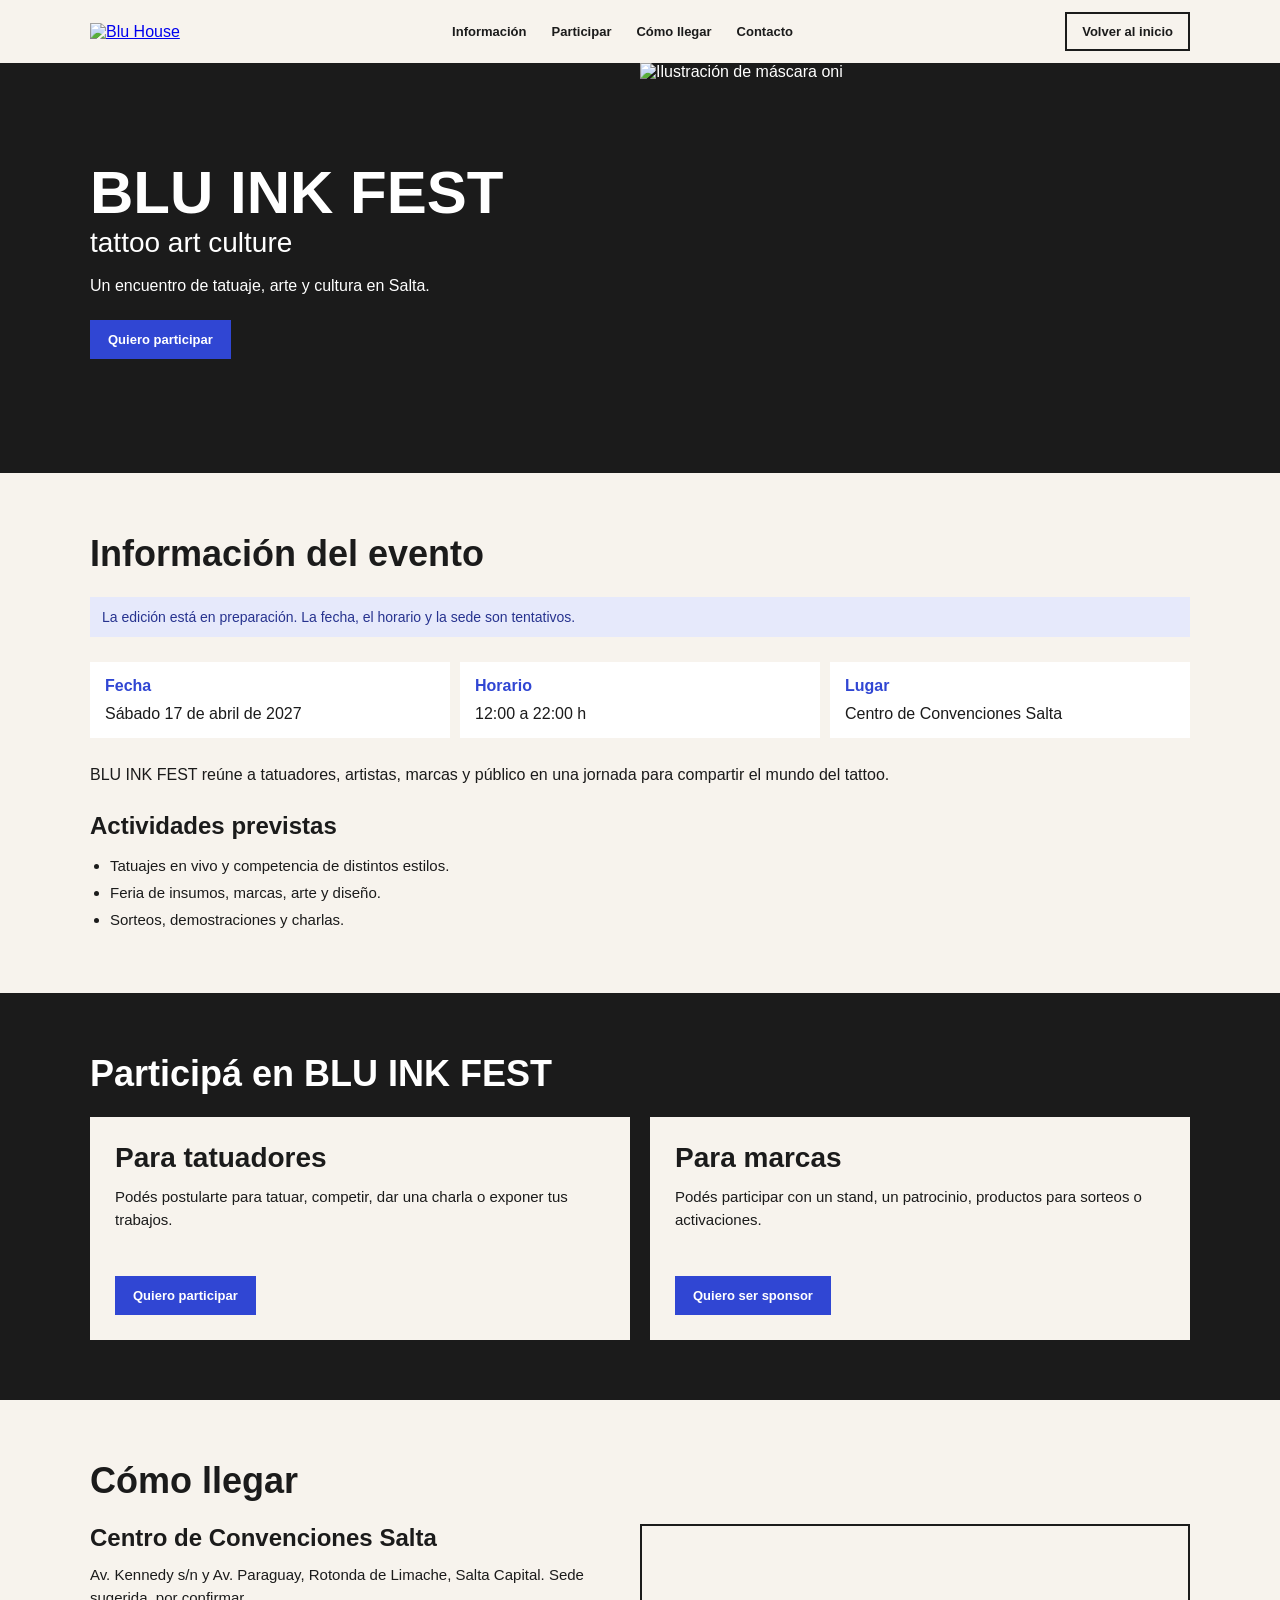
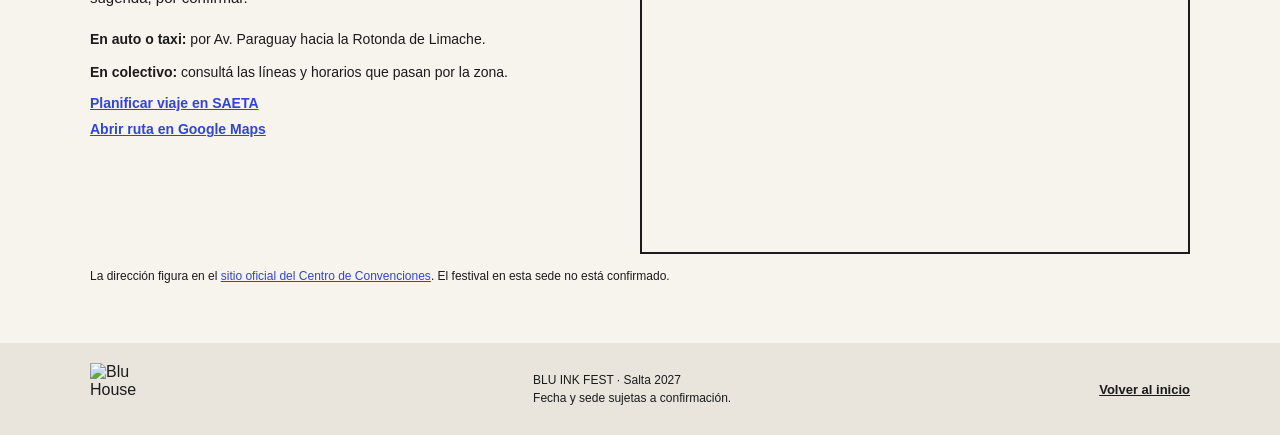
==== evento.html @ 6c73390f "Primera version" ====
<!DOCTYPE html>
<html lang="es-AR">
<head>
  <meta charset="UTF-8">
  <title>BLU INK FEST Salta 2027</title>
  <meta name="description" content="Información, ubicación e inscripción de BLU INK FEST Salta.">
  <link rel="icon" href="assets/logo-blu-house.svg" type="image/svg+xml">
  <link rel="stylesheet" href="evento.css">
</head>
<body class="pagina">
  <header class="barra-navegacion">
    <div class="contenedor barra-contenido">
      <a href="index.html"><img class="logo-imagen" src="assets/logo-blu-house.svg" alt="Blu House"></a>
      <nav class="menu" aria-label="Menú del evento">
        <a class="menu-enlace" href="#informacion">Información</a>
        <a class="menu-enlace" href="#participar">Participar</a>
        <a class="menu-enlace" href="#ubicacion">Cómo llegar</a>
        <a class="menu-enlace" href="#contacto">Contacto</a>
      </nav>
      <a class="boton-cabecera" href="index.html">Volver al inicio</a>
    </div>
  </header>

  <main>
    <section class="hero-evento">
      <div class="contenedor hero-contenido">
        <div class="hero-texto">
          <h1 class="hero-titulo">BLU INK FEST</h1>
          <p class="hero-subtitulo">tattoo art culture</p>
          <p class="hero-descripcion">Un encuentro de tatuaje, arte y cultura en Salta.</p>
          <a class="boton-azul" href="#participar">Quiero participar</a>
        </div>
        <img class="hero-imagen" src="assets/oni-art.png" alt="Ilustración de máscara oni">
      </div>
    </section>

    <section class="seccion-clara" id="informacion">
      <div class="contenedor">
        <h2 class="titulo-seccion">Información del evento</h2>
        <p class="aviso">La edición está en preparación. La fecha, el horario y la sede son tentativos.</p>
        <div class="fila-datos">
          <div class="dato"><h3 class="dato-titulo">Fecha</h3><p class="dato-texto">Sábado 17 de abril de 2027</p></div>
          <div class="dato"><h3 class="dato-titulo">Horario</h3><p class="dato-texto">12:00 a 22:00 h</p></div>
          <div class="dato"><h3 class="dato-titulo">Lugar</h3><p class="dato-texto">Centro de Convenciones Salta</p></div>
        </div>
        <p class="descripcion">BLU INK FEST reúne a tatuadores, artistas, marcas y público en una jornada para compartir el mundo del tattoo.</p>
        <h3 class="subtitulo">Actividades previstas</h3>
        <ul class="lista-actividades">
          <li>Tatuajes en vivo y competencia de distintos estilos.</li>
          <li>Feria de insumos, marcas, arte y diseño.</li>
          <li>Sorteos, demostraciones y charlas.</li>
        </ul>
      </div>
    </section>

    <section class="seccion-oscura" id="participar">
      <div class="contenedor">
        <h2 class="titulo-seccion">Participá en BLU INK FEST</h2>
        <div class="fila-tarjetas">
          <div class="tarjeta">
            <h3 class="tarjeta-titulo">Para tatuadores</h3>
            <p class="tarjeta-texto">Podés postularte para tatuar, competir, dar una charla o exponer tus trabajos.</p>
            <a class="boton-azul" href="https://wa.me/5493872201208?text=Hola%2C%20soy%20tatuador%2Fa%20y%20quiero%20participar%20en%20BLU%20INK%20FEST%20Salta" target="_blank" rel="noopener noreferrer">Quiero participar</a>
          </div>
          <div class="tarjeta">
            <h3 class="tarjeta-titulo">Para marcas</h3>
            <p class="tarjeta-texto">Podés participar con un stand, un patrocinio, productos para sorteos o activaciones.</p>
            <a class="boton-azul" href="https://wa.me/5493872201208?text=Hola%2C%20represento%20una%20marca%20y%20quiero%20participar%20en%20BLU%20INK%20FEST%20Salta" target="_blank" rel="noopener noreferrer">Quiero ser sponsor</a>
          </div>
        </div>
      </div>
    </section>

    <section class="seccion-clara" id="ubicacion">
      <div class="contenedor">
        <h2 class="titulo-seccion">Cómo llegar</h2>
        <div class="fila-ubicacion">
          <div class="texto-ubicacion">
            <h3 class="subtitulo">Centro de Convenciones Salta</h3>
            <p class="direccion">Av. Kennedy s/n y Av. Paraguay, Rotonda de Limache, Salta Capital. Sede sugerida, por confirmar.</p>
            <p class="indicacion"><strong>En auto o taxi:</strong> por Av. Paraguay hacia la Rotonda de Limache.</p>
            <p class="indicacion"><strong>En colectivo:</strong> consultá las líneas y horarios que pasan por la zona.</p>
            <a class="enlace" href="https://saetasalta.com.ar/saetaw/transit" target="_blank" rel="noopener noreferrer">Planificar viaje en SAETA</a>
            <a class="enlace" href="https://www.google.com/maps/search/?api=1&amp;query=Centro+de+Convenciones+Salta%2C+Av.+Kennedy+y+Av.+Paraguay%2C+Salta" target="_blank" rel="noopener noreferrer">Abrir ruta en Google Maps</a>
          </div>
          <iframe class="mapa" title="Mapa del Centro de Convenciones Salta" src="https://maps.google.com/maps?q=Centro%20de%20Convenciones%20Salta%2C%20Av.%20Kennedy%20y%20Av.%20Paraguay%2C%20Salta&amp;z=14&amp;output=embed" loading="lazy" allowfullscreen></iframe>
        </div>
        <p class="nota">La dirección figura en el <a class="enlace-fuente" href="https://centrodeconvenciones.salta.gob.ar/" target="_blank" rel="noopener noreferrer">sitio oficial del Centro de Convenciones</a>. El festival en esta sede no está confirmado.</p>
      </div>
    </section>

  </main>

  <footer class="pie-pagina">
    <div class="contenedor pie-contenido">
      <img class="logo-pie" src="assets/logo-blu-house.svg" alt="Blu House">
      <p class="texto-pie">BLU INK FEST · Salta 2027<br>Fecha y sede sujetas a confirmación.</p>
      <a class="enlace-pie" href="index.html">Volver al inicio</a>
    </div>
  </footer>

  <script>
    document.getElementById('contact-form').addEventListener('submit', function (event) {
      event.preventDefault();
      var nombre = document.getElementById('nombre').value;
      var correo = document.getElementById('correo').value;
      var mensaje = document.getElementById('mensaje').value;
      var texto = 'Hola, soy ' + nombre + ' (' + correo + '). Consulta sobre BLU INK FEST: ' + mensaje;
      window.location.href = 'https://wa.me/5493872201208?text=' + encodeURIComponent(texto);
    });
  </script>
</body>
</html>
---- evento.css ----
.pagina {
  min-width: 1200px;
  margin: 0;
  font-family: Arial, sans-serif;
  background-color: #f7f3ed;
  color: #1b1b1b;
}

.contenedor {
  width: 1100px;
  margin: 0 auto;
}

.barra-navegacion {
  padding: 12px 0;
  background-color: #f7f3ed;
}

.barra-contenido {
  display: flex;
  align-items: center;
  justify-content: space-between;
}

.logo-imagen {
  width: 90px;
  height: 62px;
}

.menu {
  display: flex;
  gap: 25px;
}

.menu-enlace {
  color: #1b1b1b;
  font-size: 13px;
  font-weight: bold;
  text-decoration: none;
}

.boton-cabecera {
  padding: 10px 15px;
  border: 2px solid #1b1b1b;
  color: #1b1b1b;
  font-size: 13px;
  font-weight: bold;
  text-decoration: none;
}

.boton-azul {
  display: inline-block;
  padding: 12px 18px;
  border: 0;
  background-color: #3046d3;
  color: #ffffff;
  font-size: 13px;
  font-weight: bold;
  text-decoration: none;
  cursor: pointer;
}

.hero-evento {
  background-color: #1b1b1b;
  color: #ffffff;
}

.hero-contenido {
  display: flex;
  height: 410px;
}

.hero-texto {
  width: 550px;
  padding-top: 95px;
}

.hero-titulo {
  margin: 0;
  font-size: 60px;
}

.hero-subtitulo {
  margin: 0 0 18px;
  font-size: 28px;
}

.hero-descripcion {
  margin: 0 0 25px;
  font-size: 16px;
}

.hero-imagen {
  width: 550px;
  height: 410px;
  object-fit: cover;
}

.seccion-clara {
  padding: 60px 0;
  background-color: #f7f3ed;
}

.seccion-oscura {
  padding: 60px 0;
  background-color: #1b1b1b;
  color: #ffffff;
}

.titulo-seccion {
  margin: 0 0 22px;
  font-size: 36px;
}

.aviso {
  padding: 12px;
  background-color: #e6e9fb;
  color: #27338f;
  font-size: 14px;
}

.fila-datos {
  display: flex;
  gap: 10px;
  margin: 25px 0;
}

.dato {
  width: 360px;
  padding: 15px;
  box-sizing: border-box;
  background-color: #ffffff;
}

.dato-titulo {
  margin: 0 0 10px;
  color: #3046d3;
  font-size: 16px;
}

.dato-texto {
  margin: 0;
  font-size: 16px;
}

.descripcion {
  margin: 0 0 25px;
  font-size: 16px;
  line-height: 1.5;
}

.subtitulo {
  margin: 0 0 12px;
  font-size: 24px;
}

.lista-actividades {
  margin: 0;
  padding-left: 20px;
  font-size: 15px;
  line-height: 1.8;
}

.fila-tarjetas {
  display: flex;
  gap: 20px;
}

.tarjeta {
  width: 540px;
  padding: 25px;
  box-sizing: border-box;
  background-color: #f7f3ed;
  color: #1b1b1b;
}

.tarjeta-titulo {
  margin: 0 0 12px;
  font-size: 28px;
}

.tarjeta-texto {
  height: 70px;
  margin: 0 0 20px;
  font-size: 15px;
  line-height: 1.5;
}

.fila-ubicacion {
  display: flex;
  gap: 30px;
}

.texto-ubicacion {
  width: 520px;
}

.direccion {
  margin: 0 0 20px;
  font-size: 15px;
  line-height: 1.5;
}

.indicacion {
  margin: 0 0 12px;
  font-size: 14px;
  line-height: 1.5;
}

.enlace {
  display: block;
  margin: 0 0 10px;
  color: #3046d3;
  font-size: 14px;
  font-weight: bold;
}

.mapa {
  width: 550px;
  height: 330px;
  border: 2px solid #1b1b1b;
  box-sizing: border-box;
}

.nota {
  margin: 15px 0 0;
  font-size: 12px;
}

.enlace-fuente {
  color: #3046d3;
}

.pie-pagina {
  padding: 20px 0;
  background-color: #e9e4dc;
}

.pie-contenido {
  display: flex;
  align-items: center;
  justify-content: space-between;
}

.logo-pie {
  width: 75px;
  height: 52px;
}

.texto-pie {
  margin: 0;
  font-size: 12px;
  line-height: 1.5;
}

.enlace-pie {
  color: #1b1b1b;
  font-size: 13px;
  font-weight: bold;
}
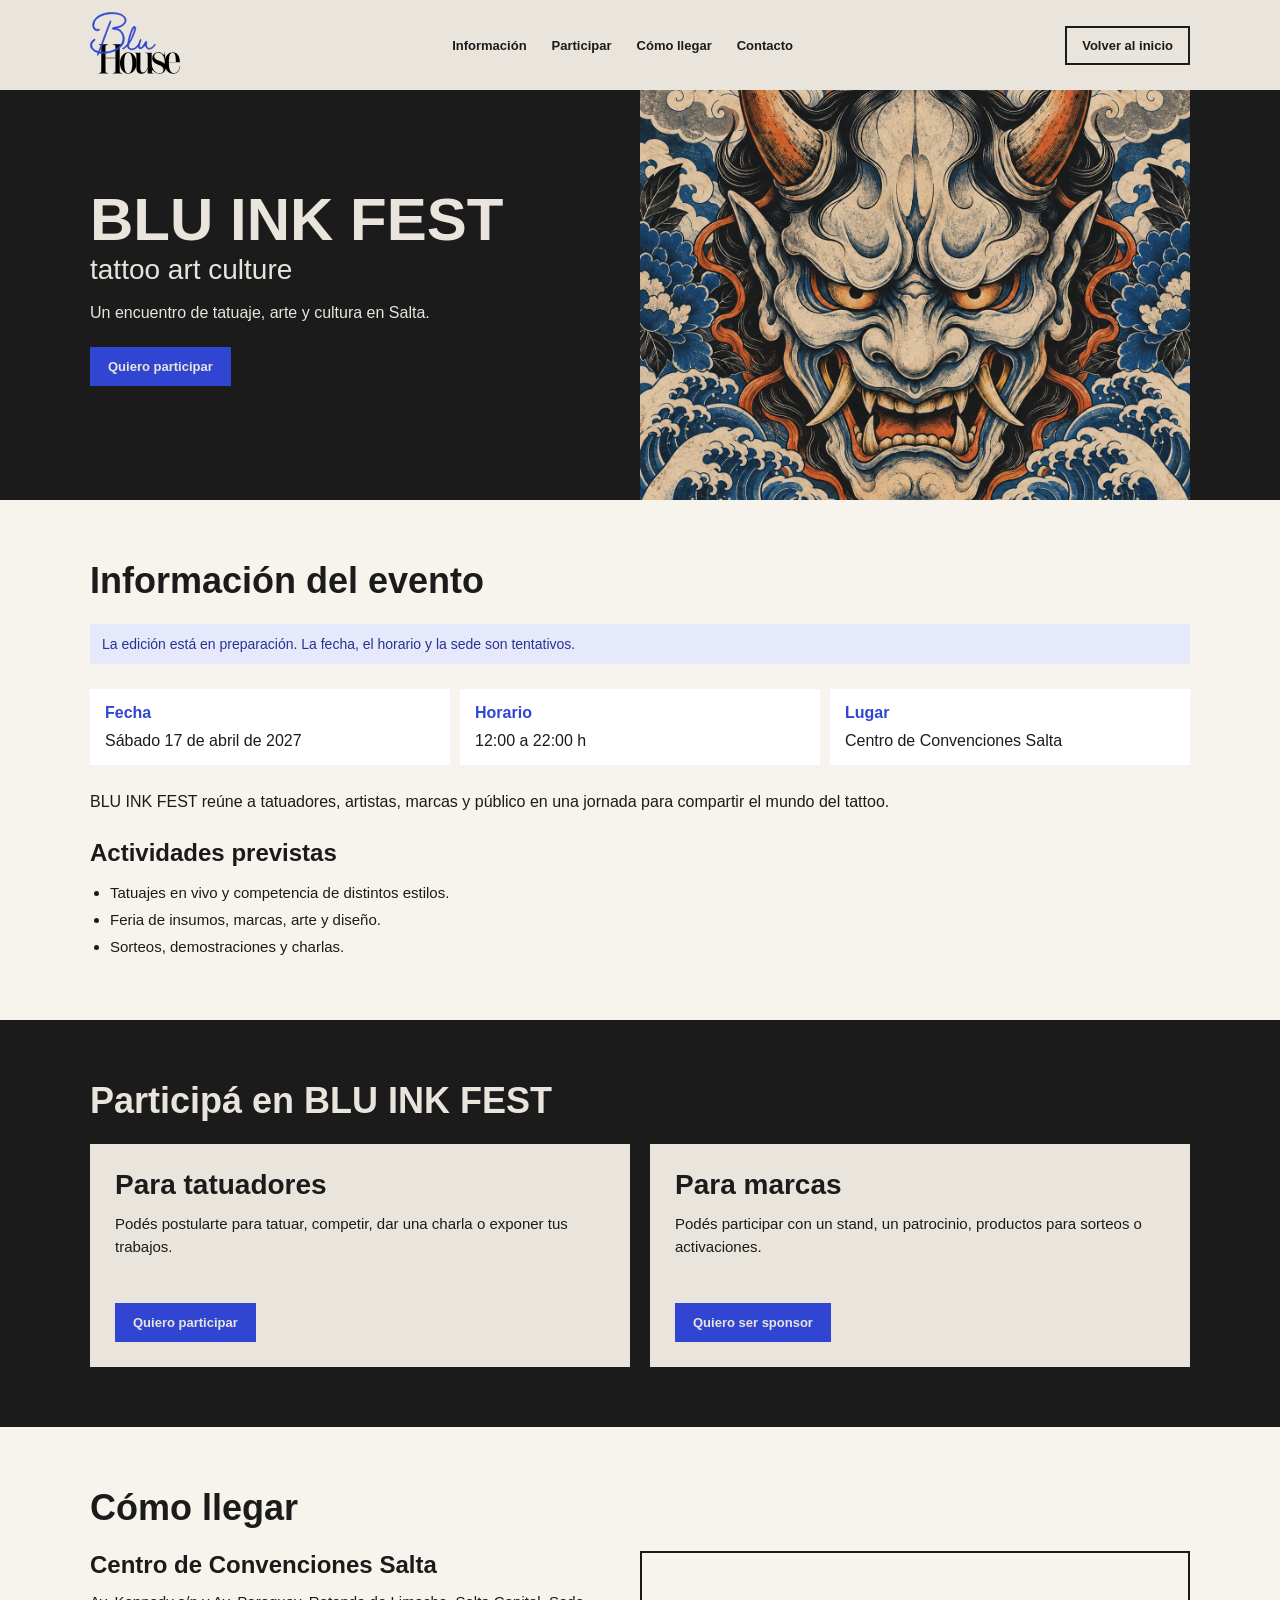
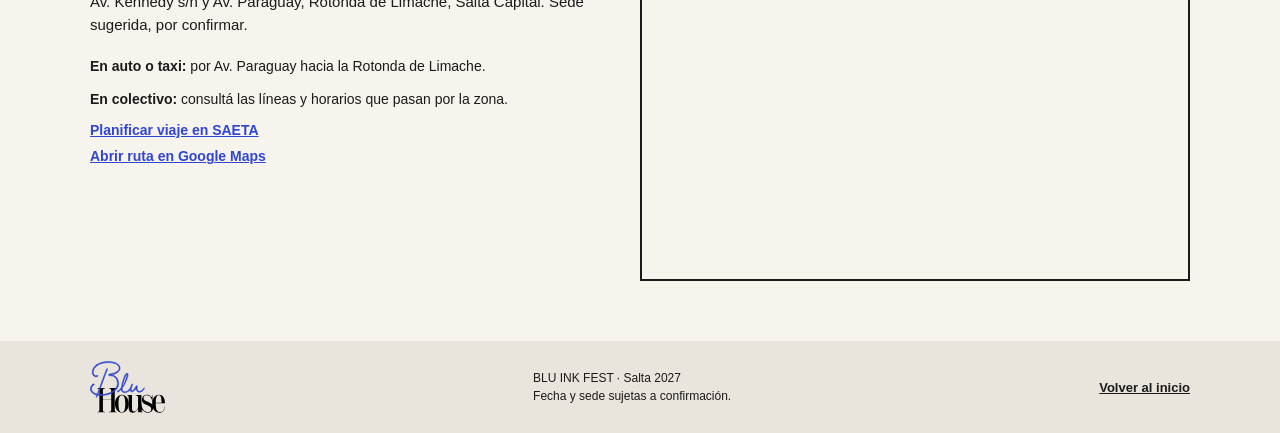
==== commit 6cafca7e: "cambia colores y simplifica secciones" ====
--- a/evento.html
+++ b/evento.html
@@ -85,7 +85,6 @@
           </div>
           <iframe class="mapa" title="Mapa del Centro de Convenciones Salta" src="https://maps.google.com/maps?q=Centro%20de%20Convenciones%20Salta%2C%20Av.%20Kennedy%20y%20Av.%20Paraguay%2C%20Salta&amp;z=14&amp;output=embed" loading="lazy" allowfullscreen></iframe>
         </div>
-        <p class="nota">La dirección figura en el <a class="enlace-fuente" href="https://centrodeconvenciones.salta.gob.ar/" target="_blank" rel="noopener noreferrer">sitio oficial del Centro de Convenciones</a>. El festival en esta sede no está confirmado.</p>
       </div>
     </section>
 
--- a/evento.css
+++ b/evento.css
@@ -2,7 +2,7 @@
   min-width: 1200px;
   margin: 0;
   font-family: Arial, sans-serif;
-  background-color: #f7f3ed;
+  background-color: #e9e4dc;
   color: #1b1b1b;
 }
 
@@ -13,7 +13,7 @@
 
 .barra-navegacion {
   padding: 12px 0;
-  background-color: #f7f3ed;
+  background-color: #e9e4dc;
 }
 
 .barra-contenido {
@@ -53,7 +53,7 @@
   padding: 12px 18px;
   border: 0;
   background-color: #3046d3;
-  color: #ffffff;
+  color: #e9e4dc;
   font-size: 13px;
   font-weight: bold;
   text-decoration: none;
@@ -62,7 +62,7 @@
 
 .hero-evento {
   background-color: #1b1b1b;
-  color: #ffffff;
+  color: #e9e4dc;
 }
 
 .hero-contenido {
@@ -104,7 +104,7 @@
 .seccion-oscura {
   padding: 60px 0;
   background-color: #1b1b1b;
-  color: #ffffff;
+  color: #e9e4dc;
 }
 
 .titulo-seccion {
@@ -129,7 +129,7 @@
   width: 360px;
   padding: 15px;
   box-sizing: border-box;
-  background-color: #ffffff;
+  background-color: #ffff;
 }
 
 .dato-titulo {
@@ -170,7 +170,7 @@
   width: 540px;
   padding: 25px;
   box-sizing: border-box;
-  background-color: #f7f3ed;
+  background-color: #e9e4dc;
   color: #1b1b1b;
 }
 
@@ -222,11 +222,6 @@
   box-sizing: border-box;
 }
 
-.nota {
-  margin: 15px 0 0;
-  font-size: 12px;
-}
-
 .enlace-fuente {
   color: #3046d3;
 }
